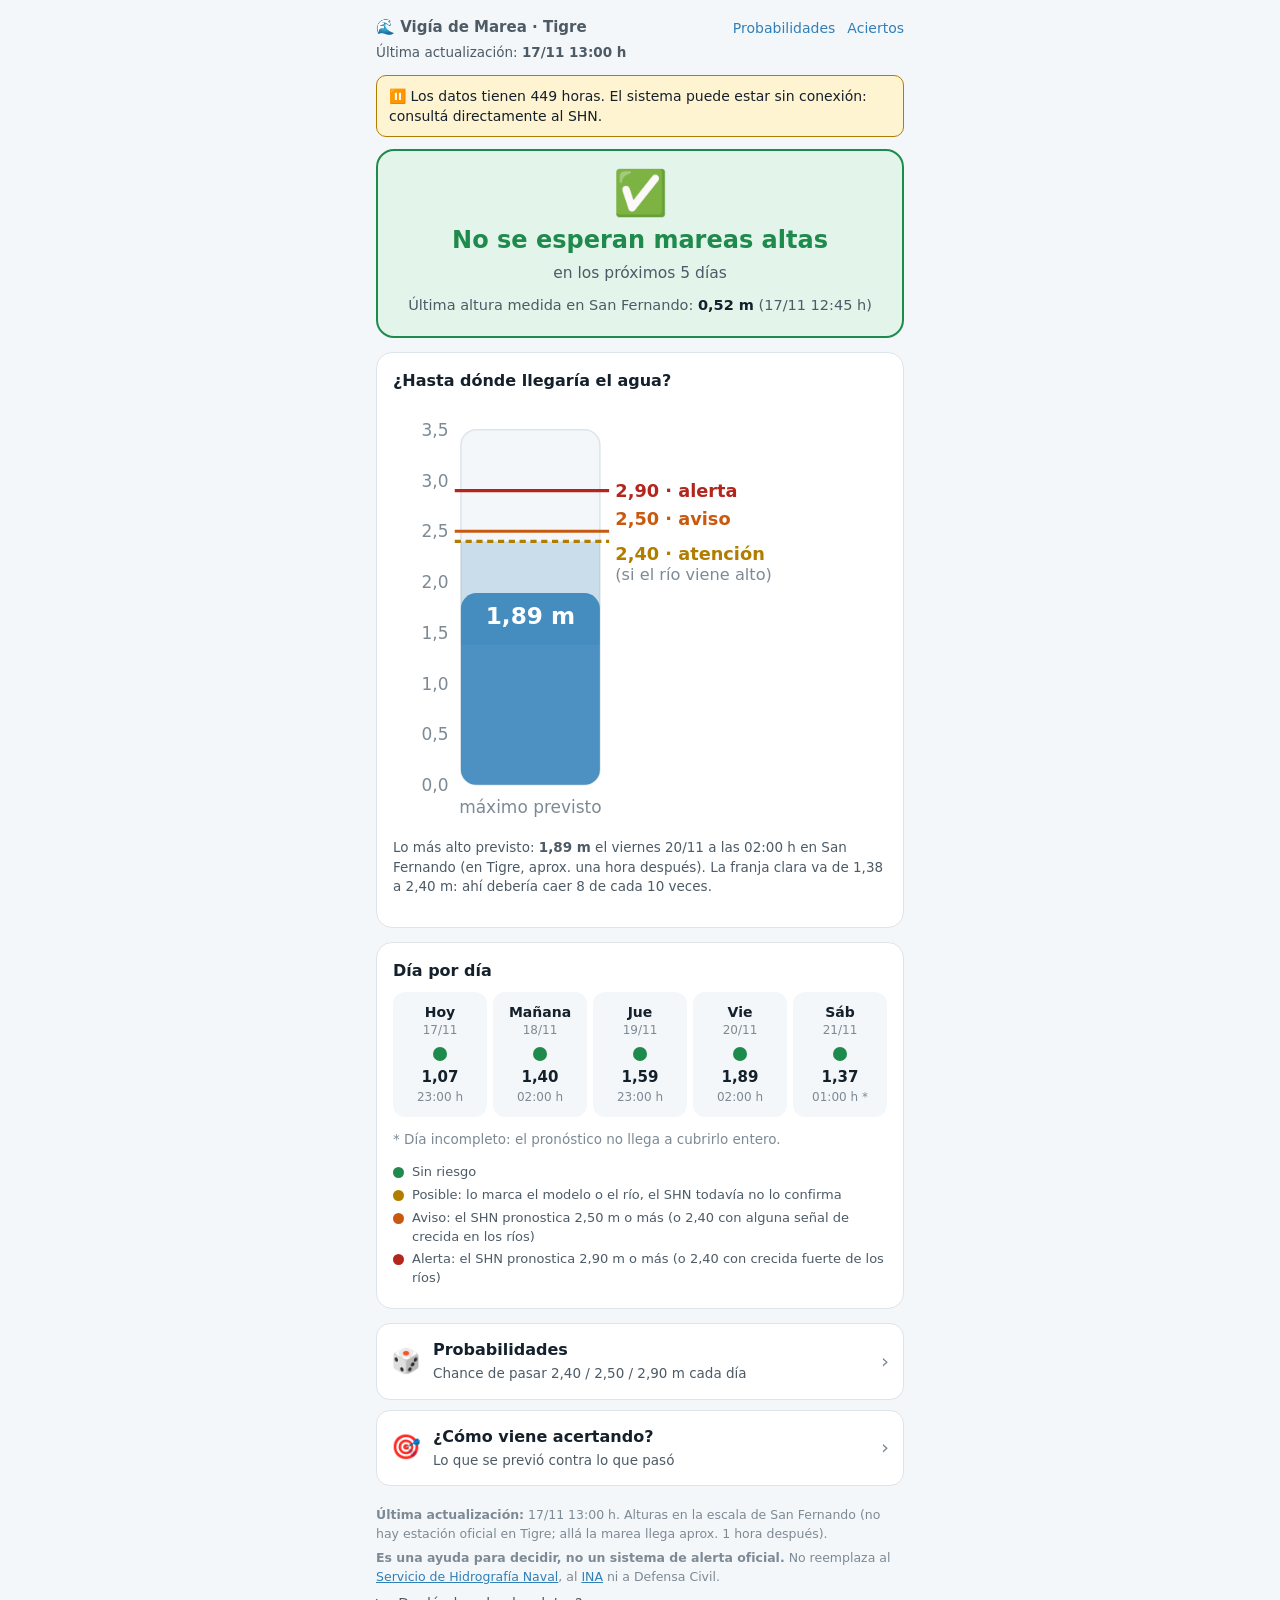
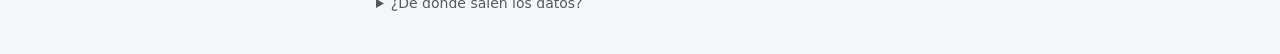
==== index.html @ fe4d9293 "Add GoatCounter script to index.html" ====
<!doctype html>
<html lang="es"><head><meta charset="utf-8">
<meta name="viewport" content="width=device-width,initial-scale=1">
<title>Vigía de Marea · Tigre</title>
<link rel="stylesheet" href="estilo.css">
<script src="datos/estado.js"></script>
<script src="datos/ejemplos.js"></script>
<script src="comun.js"></script>
</head><body><main id="app"></main>
<script>
// "eff" = pico previsto + ajuste por río (lo mismo que usa el programa para las probabilidades).
const max = V.dias.length ? V.dias.reduce((a, d) => d.eff > a.eff ? d : a) : null;
const nv = NIVELES[V.nivel];
const m2s = x => x.toFixed(2).replace(".", ",");

// Regla de marea. La escala se estira sola si el pico pasa 3,40 m, así un 3,30 sostenido se ve bien.
// La franja clara es el rango probable del día más alto (8 de cada 10 veces debería caer ahí, si el margen está bien).
function regla() {
  const W = 320, H = 270, x0 = 44, ancho = 90, top = 18, bot = H - 22;
  const hMax = Math.ceil(Math.max(3.4, max.rango[1] + 0.1) * 2) / 2, y = v => bot - (v / hMax) * (bot - top);
  let s = `<svg viewBox="0 0 ${W} ${H}" width="100%" role="img" aria-label="Altura máxima prevista ${m2(max.eff)}">`;
  s += `<rect x="${x0}" y="${top}" width="${ancho}" height="${bot - top}" rx="10" fill="${css('--bg')}" stroke="${css('--line')}"/>`;
  s += `<rect x="${x0}" y="${y(max.rango[1])}" width="${ancho}" height="${y(max.rango[0]) - y(max.rango[1])}" fill="${css('--agua')}" opacity=".22"/>`;
  s += `<rect x="${x0}" y="${y(max.eff)}" width="${ancho}" height="${bot - y(max.eff)}" rx="10" fill="${css('--agua')}" opacity=".85"/>`;
  for (let v = 0; v <= hMax + 1e-9; v += 0.5)
    s += `<text x="${x0 - 8}" y="${y(v) + 4}" text-anchor="end" font-size="11" fill="${css('--mut')}">${v.toFixed(1).replace(".", ",")}</text>`;
  const marcas = [[V.umbrales.compuesto, "2,40 · atención", "--pos"], [V.umbrales.aviso, "2,50 · aviso", "--avi"], [V.umbrales.alerta, "2,90 · alerta", "--ale"]];
  marcas.forEach(([v, t, c], i) => {
    const yy = y(v), ty = yy + (i === 0 ? 12 : i === 1 ? -4 : 4);
    s += `<line x1="${x0 - 4}" x2="${x0 + ancho + 6}" y1="${yy}" y2="${yy}" stroke="${css(c)}" stroke-width="2" stroke-dasharray="${i ? '' : '4 3'}"/>`;
    s += `<text x="${x0 + ancho + 10}" y="${ty}" font-size="11.5" fill="${css(c)}" font-weight="600">${t}</text>`;
    if (i === 0) s += `<text x="${x0 + ancho + 10}" y="${ty + 13}" font-size="10.5" fill="${css('--mut')}">(si el río viene alto)</text>`;
  });
  // El número va DENTRO de la barra (en blanco), así no lo pisan las líneas de 2,40 / 2,50 / 2,90.
  // Si la barra es muy baja para que entre, va arriba de la franja clara.
  const adentro = bot - y(max.eff) > 30;
  s += `<text x="${x0 + ancho / 2}" y="${adentro ? y(max.eff) + 20 : Math.max(top + 14, y(max.rango[1]) - 6)}" text-anchor="middle" font-size="15"
    font-weight="700" fill="${adentro ? "#fff" : css('--ink')}">${m2(max.eff)}</text>`;
  s += `<text x="${x0 + ancho / 2}" y="${H - 4}" text-anchor="middle" font-size="11" fill="${css('--mut')}">máximo previsto</text>`;
  return s + "</svg>";
}

// Con 5 días no entran los nombres largos: "Miércoles" pasa a "Mié" (Hoy y Mañana quedan enteros).
const corto = n => V.dias.length > 4 && n !== "Hoy" && n !== "Mañana" ? n.slice(0, 3) : n;

function tiraDias() {
  return `<div class="dias">${V.dias.map(d => `<div class="dia">
      <div class="nom">${corto(nomDia(d.fecha))}</div><div class="fec">${ddmm(d.fecha)}</div>
      <div class="pto" style="background:var(${NIVELES[nivelDia(d)].color})"></div>
      <div class="alt">${m2s(d.eff)}</div>
      ${V.escalera ? `<div class="rg">${m2s(d.rango[0])}–${m2s(d.rango[1])}</div>` : ""}
      <div class="hs">${d.hora} h${d.parcial ? " *" : ""}</div></div>`).join("")}</div>
    ${V.escalera ? '<p class="chico mut">Debajo de cada altura: el rango probable.</p>' : ""}
    ${V.dias.some(d => d.parcial) ? '<p class="chico mut">* Día incompleto: el pronóstico no llega a cubrirlo entero.</p>' : ""}`;
}

// Caja de alerta: solo si hay algo. Dice qué, cuándo (San Fernando y Tigre) y entre qué alturas.
function cajaAlerta() {
  if (V.nivel === "sin_datos") return `<section class="alerta-caja n-aviso"><h2>No se pudo leer ninguna fuente</h2>
    <p>Que no haya aviso <b>no</b> quiere decir que no haya riesgo. Mirá directamente el SHN y el INA (links al pie).</p></section>`;
  if (V.nivel === "normal") return "";
  const d = V.dias.filter(x => nivelDia(x) === V.nivel)[0];
  if (!d) return `<section class="alerta-caja n-${V.nivel}"><h2>${nv.ico} ${V.ocurriendo ? "El agua ya está alta" : nv.titulo}</h2>
    ${V.ultima_real ? `<p>Última altura medida en San Fernando: <b>${m2(V.ultima_real.altura)}</b> (${cuando(V.ultima_real.hora)}).</p>` : ""}
    <p class="chico">Seguí los avisos del SHN y de Defensa Civil de Tigre. Esto es solo una ayuda para prepararse.</p></section>`;
  const quien = d.fuente === "SHN" ? "el pronóstico oficial del SHN" : "el modelo del SHN (todavía no es pronóstico oficial)";
  const sost = V.dias.filter(x => x.eff >= V.umbrales.aviso).length;
  return `<section class="alerta-caja n-${V.nivel}">
    <h2>${nv.ico} ${nomDia(d.fecha)} ${ddmm(d.fecha)}: ${m2(d.eff)}</h2>
    <p><b>Cuándo:</b> cerca de las ${d.hora} h en San Fernando; en Tigre, alrededor de las ${horaTigre(d.hora)} h.</p>
    <p><b>Entre:</b> ${rango(d)} (rango probable).</p>
    <p><b>Según:</b> ${quien}.</p>
    ${sost > 1 ? `<p><b>Ojo:</b> el agua se mantendría alta ${sost} días seguidos.</p>` : ""}
    ${d.compuesto ? `<p><b>Con crecida de los ríos:</b> el INA marca señal en el Delta; con sudestada el agua drena peor y puede subir más.</p>` : ""}
    ${V.rio && V.rio.ajuste > 0 ? `<p><b>Río alto:</b> ${V.rio.estacion} está en ${m2(V.rio.nivel)}; por eso se suman ${m2(V.rio.ajuste)} a lo que dice el pronóstico.</p>` : ""}
    ${amarillosAltos(d)}
    <p class="chico">Seguí los avisos del SHN y de Defensa Civil de Tigre. Esto es solo una ayuda para prepararse.</p>
  </section>`;
}

// Si hay días en amarillo con alturas de aviso o más, explicarlo para que no confunda.
function amarillosAltos(d0) {
  const A = V.dias.filter(x => x !== d0 && nivelDia(x) === "posible" && x.eff >= V.umbrales.aviso);
  if (!A.length) return "";
  return `<p><b>Por qué hay días en amarillo con agua alta:</b> ${A.map(x => nomDia(x.fecha).toLowerCase()).join(", ")}
    solo los marca el modelo del SHN. Hasta que el SHN no los incluya en su pronóstico oficial, se muestran como “posible”,
    aunque la altura sea de aviso o de alerta.</p>`;
}

const bajada = !max ? "No hay pronóstico disponible ahora"
  : V.nivel === "normal" ? `en los próximos ${V.dias.length} días`
  : `Lo más alto: ${nomDia(max.fecha).toLowerCase()} cerca de las ${max.hora} h`;
const ahoraTxt = !V.ultima_real ? "" : `<div class="ahora">Última altura medida en San Fernando: <b style="white-space:nowrap">${m2(V.ultima_real.altura)}</b>
  (${cuando(V.ultima_real.hora)}${V.ultima_real.fresco === false ? ", dato viejo" : ""})</div>`;

document.getElementById("app").innerHTML = cabecera("index.html") + avisosArriba() + `
  <section class="veredicto n-${V.nivel}">
    <div class="icono">${nv.ico}</div>
    <div class="titulo">${nv.titulo}</div>
    <div class="bajada">${bajada}</div>
    ${ahoraTxt}
  </section>
  ${cajaAlerta()}
  ${!max ? "" : `<section class="card">
    <h2>¿Hasta dónde llegaría el agua?</h2>
    ${regla()}
    <p class="chico">Lo más alto previsto: <b>${m2(max.eff)}</b> ${elDia(max.fecha)} ${ddmm(max.fecha)}
      a las ${max.hora} h en San Fernando (en Tigre, aprox. una hora después).
      La franja clara va de ${rango(max)}: ahí debería caer 8 de cada 10 veces.</p>
      ${(() => { const f = franjaDe(max.eff); return f && f.pocos ? `<p class="chico"><b>Ojo:</b> el modelo tiene poca experiencia en
        alturas previstas de ${nomFranja(f)} (${f.picos === 0 ? "ningún pico medido" : f.picos + " pico" + (f.picos > 1 ? "s" : "") + " medido" + (f.picos > 1 ? "s" : "")}):
        tomá estos números con más cautela. <a href="${enl('resultados.html')}">Ver experiencia</a></p>` : ""; })()}
      ${V.sube_al_final ? '<p class="chico"><b>Ojo:</b> la curva del modelo sigue subiendo al final de los 4 días; el pico puede ser mayor.</p>' : ""}
  </section>
  <section class="card"><h2>Día por día</h2>${tiraDias()}${leyenda()}</section>`}
  <section class="botones">
    <a class="boton" href="${enl('probabilidades.html')}"><span class="ico">🎲</span>
      <span><b>Probabilidades</b><span class="d">${V.escalera ? "Chance de pasar cada altura, alrededor del pico" : "Chance de pasar 2,40 / 2,50 / 2,90 m cada día"}</span></span><span class="fl">›</span></a>
    <a class="boton" href="${enl('resultados.html')}"><span class="ico">🎯</span>
      <span><b>¿Cómo viene acertando?</b><span class="d">Lo que se previó contra lo que pasó</span></span><span class="fl">›</span></a>
  </section>` + pie();
</script>
<script data-goatcounter="https://mareatigre.goatcounter.com/count" async src="//gc.zgo.at/count.js"></script>
</body></html>
---- estilo.css ----
:root{
  --bg:#f4f7f9; --card:#fff; --ink:#14202b; --ink2:#4d5b67; --mut:#7d8a95; --line:#dde4ea;
  --agua:#2f7fb8; --agua2:#cfe3f2;
  --ok:#1e8a4c; --ok-bg:#e3f4ea;
  --pos:#b07d00; --pos-bg:#fff4d1;
  --avi:#c8590f; --avi-bg:#ffe8d6;
  --ale:#b3261e; --ale-bg:#fde2df;
}
@media (prefers-color-scheme: dark){:root{
  --bg:#0f161c; --card:#17212a; --ink:#eef3f6; --ink2:#b4c0ca; --mut:#86939e; --line:#2a3742;
  --agua:#5aa9e0; --agua2:#1f3b52;
  --ok:#4cc27d; --ok-bg:#163525; --pos:#e7b93c; --pos-bg:#3a2f0e;
  --avi:#f08a45; --avi-bg:#3f2513; --ale:#ff6f61; --ale-bg:#431c19;
}}
*{box-sizing:border-box}
body{margin:0;background:var(--bg);color:var(--ink);font:16px/1.45 system-ui,-apple-system,"Segoe UI",Roboto,sans-serif}
main{max-width:560px;margin:0 auto;padding:16px 16px 40px}
a{color:var(--agua)}
header.top{display:flex;align-items:center;justify-content:space-between;gap:8px;margin-bottom:4px}
header.top .marca{font-weight:700;font-size:15px;color:var(--ink2);text-decoration:none}
header.top nav a{font-size:14px;margin-left:12px;text-decoration:none}
.aviso-ejemplo{background:#5b2a86;color:#fff;border-radius:10px;padding:8px 12px;font-size:13.5px;margin-bottom:12px}
.viejo{background:var(--pos-bg);color:var(--ink);border:1px solid var(--pos);border-radius:10px;padding:10px 12px;font-size:14px;margin-bottom:12px}
.card{background:var(--card);border:1px solid var(--line);border-radius:16px;padding:16px;margin-bottom:14px}
h1{font-size:20px;margin:0 0 4px} h2{font-size:16px;margin:0 0 10px}
.chico{font-size:13.5px;color:var(--ink2)} .mut{color:var(--mut)}

/* Veredicto grande */
.veredicto{border-radius:18px;padding:20px 18px;text-align:center;margin-bottom:14px;border:2px solid}
.veredicto .icono{font-size:44px;line-height:1}
.veredicto .titulo{font-size:24px;font-weight:800;margin:8px 0 4px}
.veredicto .bajada{font-size:15.5px;color:var(--ink2)}
.n-normal{background:var(--ok-bg);border-color:var(--ok)} .n-normal .titulo{color:var(--ok)}
.n-posible{background:var(--pos-bg);border-color:var(--pos)} .n-posible .titulo{color:var(--pos)}
.n-aviso{background:var(--avi-bg);border-color:var(--avi)} .n-aviso .titulo{color:var(--avi)}
.n-alerta{background:var(--ale-bg);border-color:var(--ale)} .n-alerta .titulo{color:var(--ale)}

/* Tira de días */
.dias{display:grid;grid-auto-flow:column;grid-auto-columns:1fr;gap:6px}
.dia{text-align:center;border-radius:12px;padding:10px 2px;background:var(--bg);min-width:0}
.dia .nom{font-weight:700;font-size:14px}
.dia .fec{font-size:12px;color:var(--mut)}
.dia .pto{width:14px;height:14px;border-radius:50%;margin:8px auto 6px}
.dia .alt{font-size:15px;font-weight:600}
.dia .hs{font-size:12px;color:var(--mut)}

/* Botones de navegación */
.botones{display:grid;gap:10px}
.boton{display:flex;align-items:center;gap:12px;background:var(--card);border:1px solid var(--line);border-radius:14px;padding:14px;text-decoration:none;color:var(--ink)}
.boton .ico{font-size:24px} .boton b{display:block} .boton span.d{font-size:13.5px;color:var(--ink2)}
.boton .fl{margin-left:auto;color:var(--mut);font-size:20px}

/* Tablas */
table{width:100%;border-collapse:collapse;font-size:14.5px}
th,td{padding:8px 6px;border-bottom:1px solid var(--line);text-align:center}
th:first-child,td:first-child{text-align:left}
th{font-size:12.5px;color:var(--ink2);font-weight:600}
.pc{display:inline-block;min-width:44px;border-radius:8px;padding:2px 6px;font-weight:700}

footer{font-size:12.5px;color:var(--mut);margin-top:20px;line-height:1.5}
footer p{margin:6px 0}
details summary{cursor:pointer;color:var(--ink2);font-size:14px}
svg text{font-family:inherit}
.aviso-ejemplo .ejs{display:flex;flex-wrap:wrap;gap:6px;margin-top:8px}
.aviso-ejemplo .ejs a{color:#fff;border:1px solid #ffffff88;border-radius:999px;padding:2px 10px;text-decoration:none;font-size:13px}
.aviso-ejemplo .ejs a.on{background:#fff;color:#5b2a86;font-weight:700}
.alerta-caja{border-radius:14px;padding:14px;margin-bottom:14px;border-left:6px solid}
.alerta-caja h2{margin:0 0 6px}.alerta-caja p{margin:4px 0;font-size:15px}
.alerta-caja.n-posible{background:var(--pos-bg);border-color:var(--pos)}
.alerta-caja.n-aviso{background:var(--avi-bg);border-color:var(--avi)}
.alerta-caja.n-alerta{background:var(--ale-bg);border-color:var(--ale)}
.n-alerta.veredicto{animation:latido 2.4s ease-in-out infinite}
@keyframes latido{50%{box-shadow:0 0 0 6px color-mix(in srgb,var(--ale) 25%,transparent)}}
@media (prefers-reduced-motion:reduce){.n-alerta.veredicto{animation:none}}
.dia .rg{font-size:11px;color:var(--ink2)}
.leyenda{list-style:none;padding:0;margin:12px 0 0;font-size:13px;color:var(--ink2)}
.leyenda li{display:flex;gap:8px;align-items:flex-start;margin:4px 0}
.leyenda .pto{flex:none;width:11px;height:11px;border-radius:50%;margin-top:4px}
.ahora{margin-top:10px;font-size:14.5px;color:var(--ink2)} .ahora b{color:var(--ink)}
footer ul{margin:4px 0;padding-left:18px} footer li{margin:3px 0}
.n-sin_datos{background:var(--card);border-color:var(--mut)} .n-sin_datos .titulo{color:var(--ink2)}
.actualizado{margin:0 0 12px;font-size:13.5px;color:var(--ink2)}
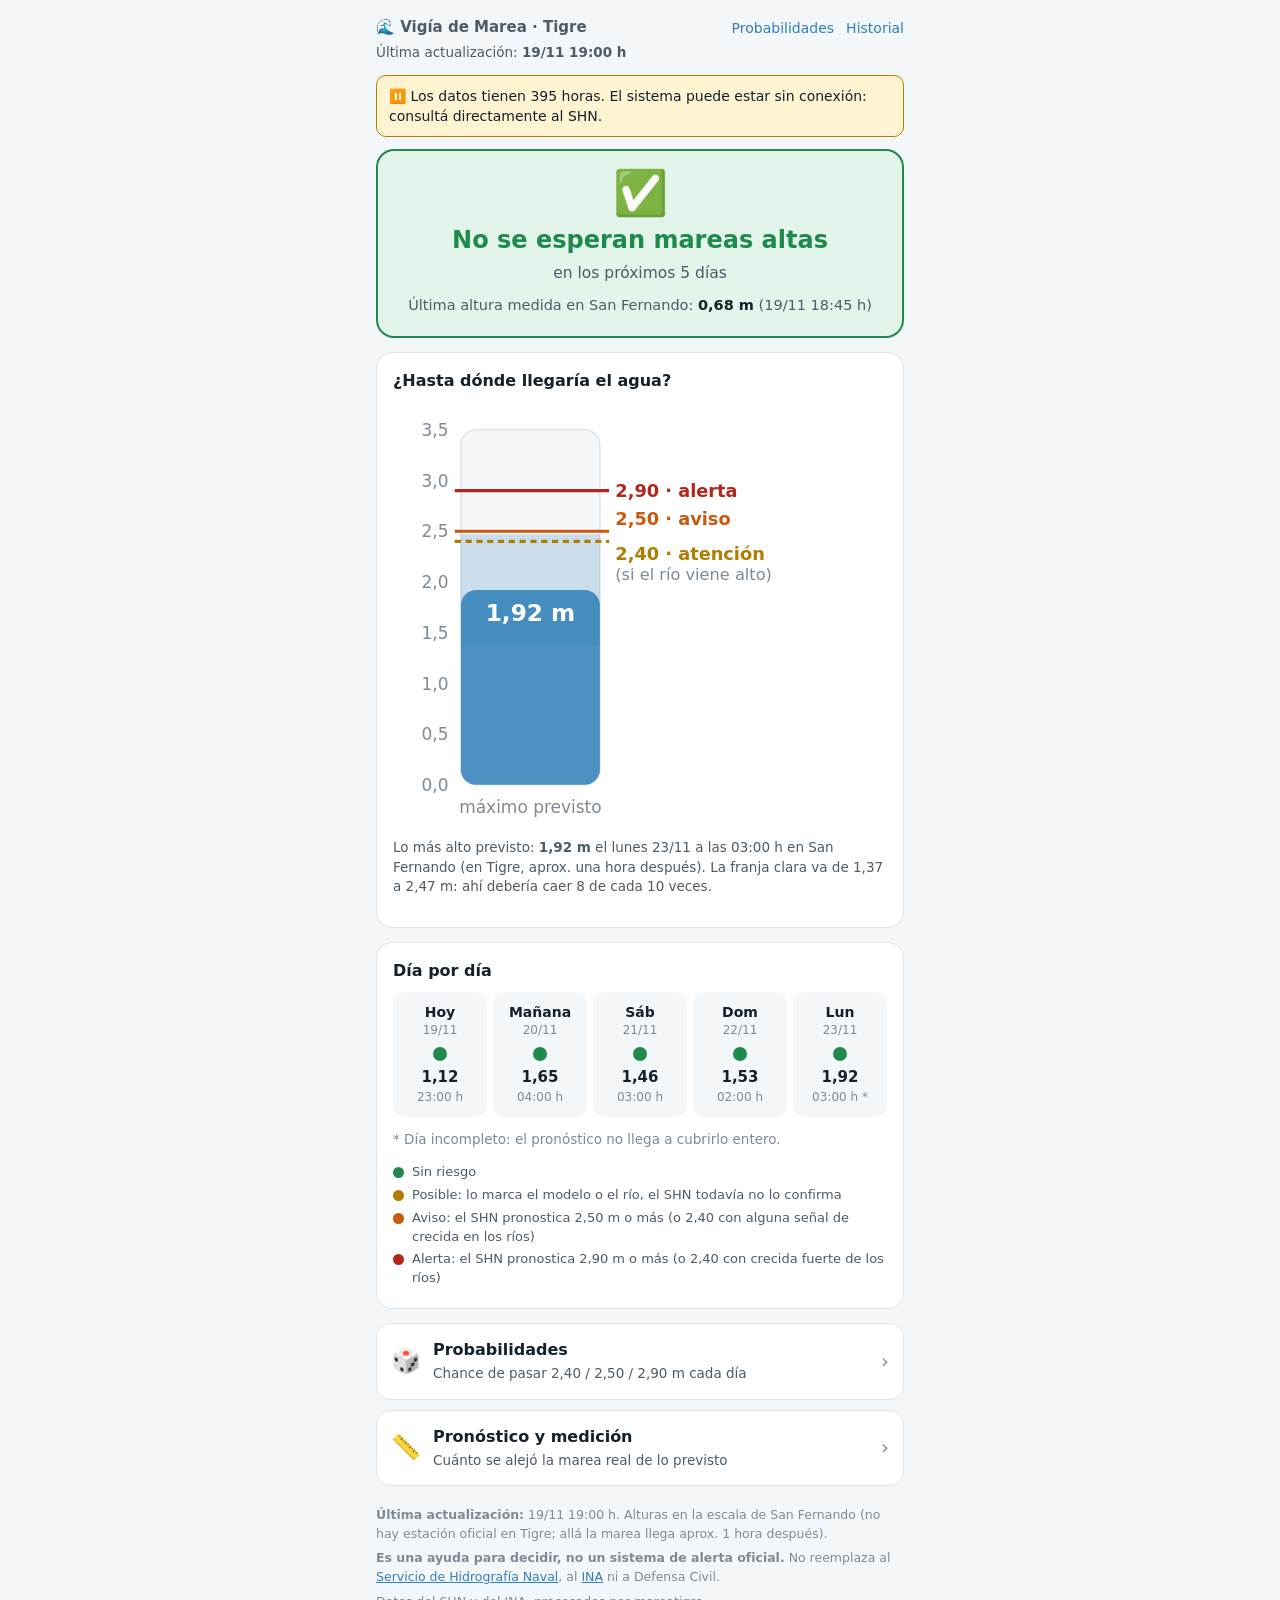
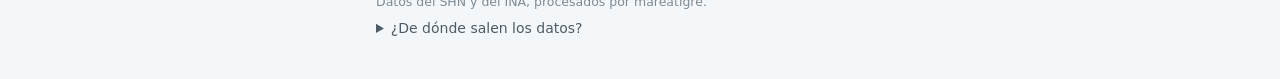
==== commit 01f41862: "v6: Pronóstico y medición, pestañas, arreglos" ====
--- a/index.html
+++ b/index.html
@@ -10,7 +10,10 @@
 <script>
 // "eff" = pico previsto + ajuste por río (lo mismo que usa el programa para las probabilidades).
 const max = V.dias.length ? V.dias.reduce((a, d) => d.eff > a.eff ? d : a) : null;
-const nv = NIVELES[V.nivel];
+// Sin ningún día de pronóstico y sin nada que avisar: no es "no se esperan mareas altas", es "no sabemos los próximos días".
+const sinPron = !max && V.nivel === "normal";
+const clase = sinPron ? "sin_datos" : V.nivel;
+const nv = sinPron ? {ico: "⏳", titulo: "Sin pronóstico por ahora", color: "--mut"} : NIVELES[V.nivel];
 const m2s = x => x.toFixed(2).replace(".", ",");
 
 // Regla de marea. La escala se estira sola si el pico pasa 3,40 m, así un 3,30 sostenido se ve bien.
@@ -87,14 +90,14 @@
     aunque la altura sea de aviso o de alerta.</p>`;
 }
 
-const bajada = !max ? "No hay pronóstico disponible ahora"
-  : V.nivel === "normal" ? `en los próximos ${V.dias.length} días`
+const bajada = !max ? "No hay pronósticos vigentes para las próximas horas"
+  : V.nivel === "normal" ? (V.dias.length === 1 ? "en el próximo día" : `en los próximos ${V.dias.length} días`)
   : `Lo más alto: ${nomDia(max.fecha).toLowerCase()} cerca de las ${max.hora} h`;
 const ahoraTxt = !V.ultima_real ? "" : `<div class="ahora">Última altura medida en San Fernando: <b style="white-space:nowrap">${m2(V.ultima_real.altura)}</b>
   (${cuando(V.ultima_real.hora)}${V.ultima_real.fresco === false ? ", dato viejo" : ""})</div>`;
 
 document.getElementById("app").innerHTML = cabecera("index.html") + avisosArriba() + `
-  <section class="veredicto n-${V.nivel}">
+  <section class="veredicto n-${clase}">
     <div class="icono">${nv.ico}</div>
     <div class="titulo">${nv.titulo}</div>
     <div class="bajada">${bajada}</div>
@@ -116,8 +119,8 @@
   <section class="botones">
     <a class="boton" href="${enl('probabilidades.html')}"><span class="ico">🎲</span>
       <span><b>Probabilidades</b><span class="d">${V.escalera ? "Chance de pasar cada altura, alrededor del pico" : "Chance de pasar 2,40 / 2,50 / 2,90 m cada día"}</span></span><span class="fl">›</span></a>
-    <a class="boton" href="${enl('resultados.html')}"><span class="ico">🎯</span>
-      <span><b>¿Cómo viene acertando?</b><span class="d">Lo que se previó contra lo que pasó</span></span><span class="fl">›</span></a>
+    <a class="boton" href="${enl('resultados.html')}"><span class="ico">📏</span>
+      <span><b>Pronóstico y medición</b><span class="d">Cuánto se alejó la marea real de lo previsto</span></span><span class="fl">›</span></a>
   </section>` + pie();
 </script>
 <script data-goatcounter="https://mareatigre.goatcounter.com/count" async src="//gc.zgo.at/count.js"></script>
--- a/estilo.css
+++ b/estilo.css
@@ -80,3 +80,8 @@
 footer ul{margin:4px 0;padding-left:18px} footer li{margin:3px 0}
 .n-sin_datos{background:var(--card);border-color:var(--mut)} .n-sin_datos .titulo{color:var(--ink2)}
 .actualizado{margin:0 0 12px;font-size:13.5px;color:var(--ink2)}
+/* Pestañas de "Pronóstico y medición" (1 / 2 / 3 / 4 días antes) */
+.pestanas{display:flex;gap:6px;margin:4px 0 12px}
+.pestanas button{flex:1;font:inherit;font-size:13.5px;padding:7px 2px;border-radius:10px;border:1px solid var(--line);background:var(--card);color:var(--ink2);cursor:pointer}
+.pestanas button.on{background:var(--agua);border-color:var(--agua);color:#fff;font-weight:700}
+.pestanas button:disabled{opacity:.45;cursor:default}
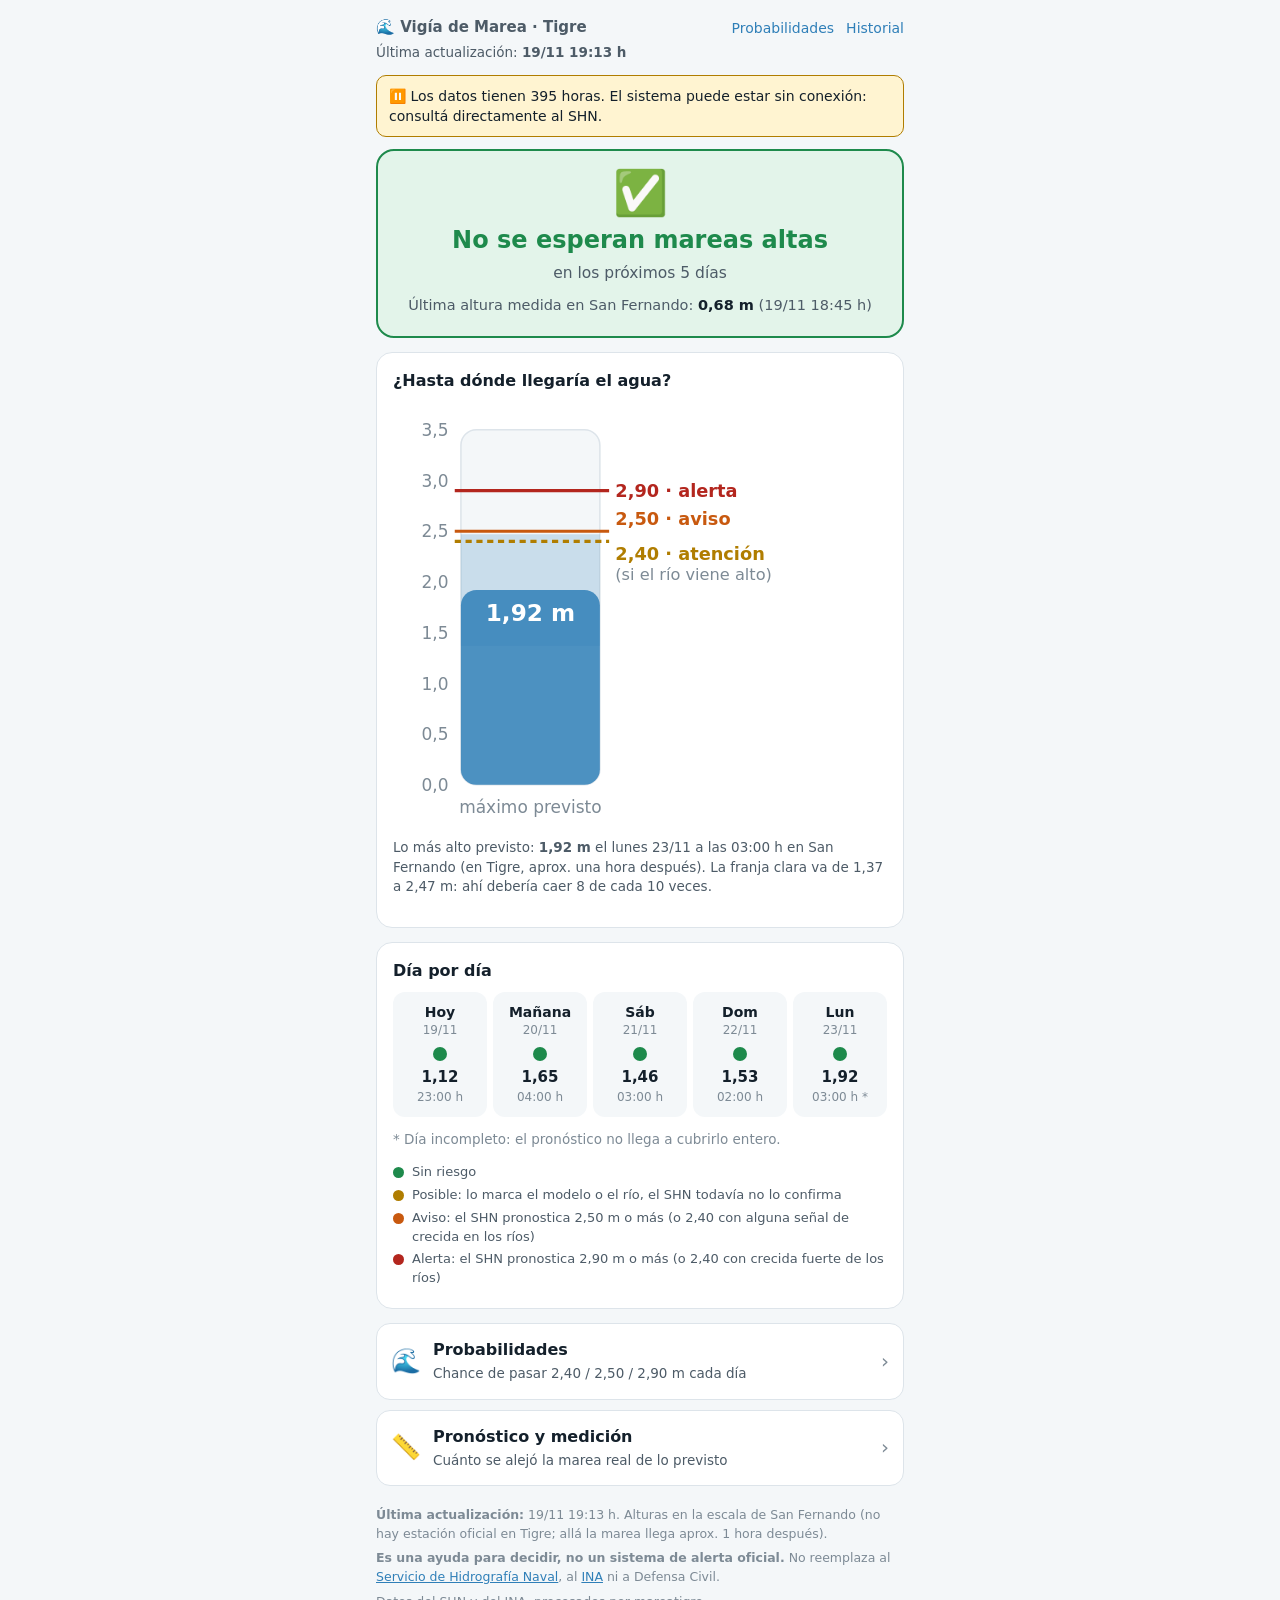
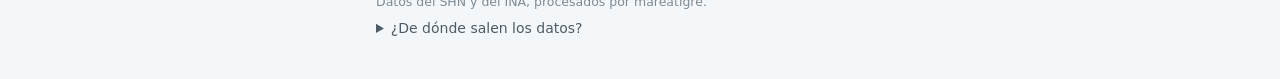
==== commit 7abdec83: "Ola en vez de dado" ====
--- a/index.html
+++ b/index.html
@@ -117,7 +117,7 @@
   </section>
   <section class="card"><h2>Día por día</h2>${tiraDias()}${leyenda()}</section>`}
   <section class="botones">
-    <a class="boton" href="${enl('probabilidades.html')}"><span class="ico">🎲</span>
+    <a class="boton" href="${enl('probabilidades.html')}"><span class="ico">🌊</span>
       <span><b>Probabilidades</b><span class="d">${V.escalera ? "Chance de pasar cada altura, alrededor del pico" : "Chance de pasar 2,40 / 2,50 / 2,90 m cada día"}</span></span><span class="fl">›</span></a>
     <a class="boton" href="${enl('resultados.html')}"><span class="ico">📏</span>
       <span><b>Pronóstico y medición</b><span class="d">Cuánto se alejó la marea real de lo previsto</span></span><span class="fl">›</span></a>
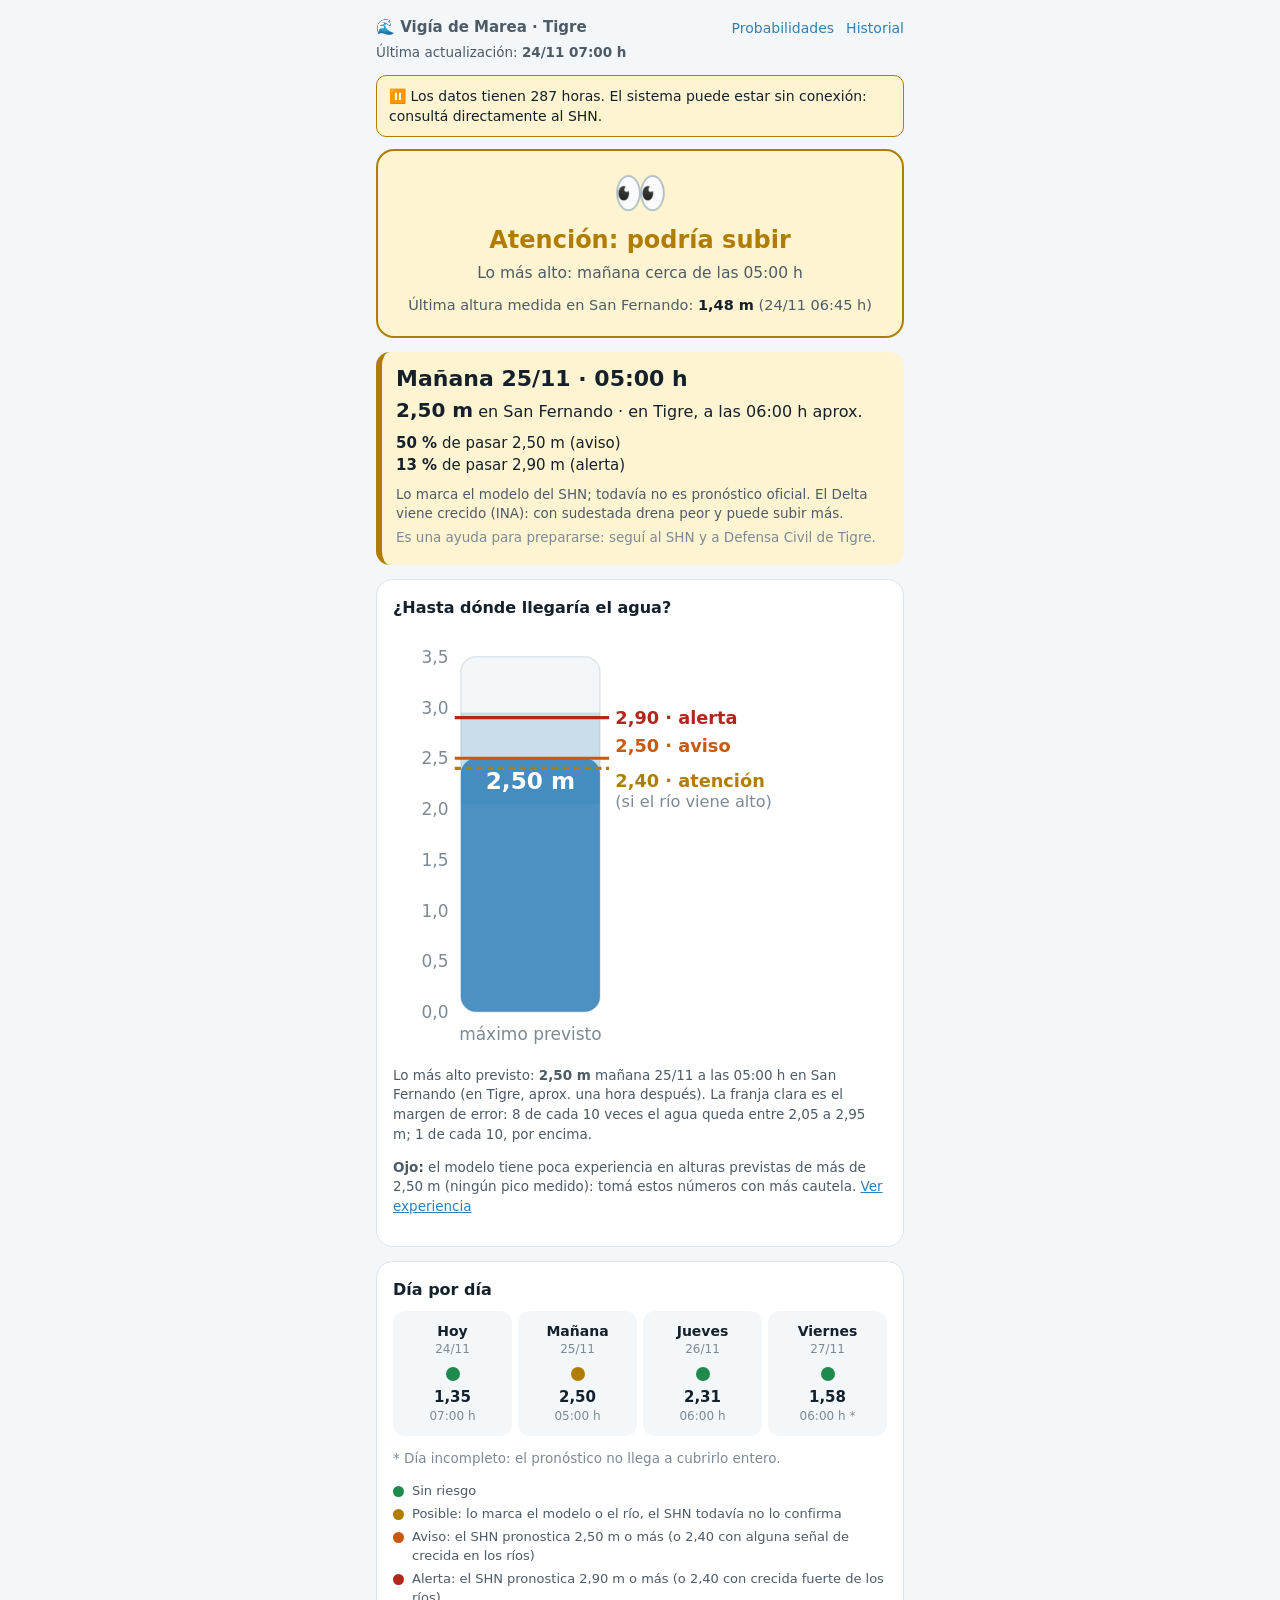
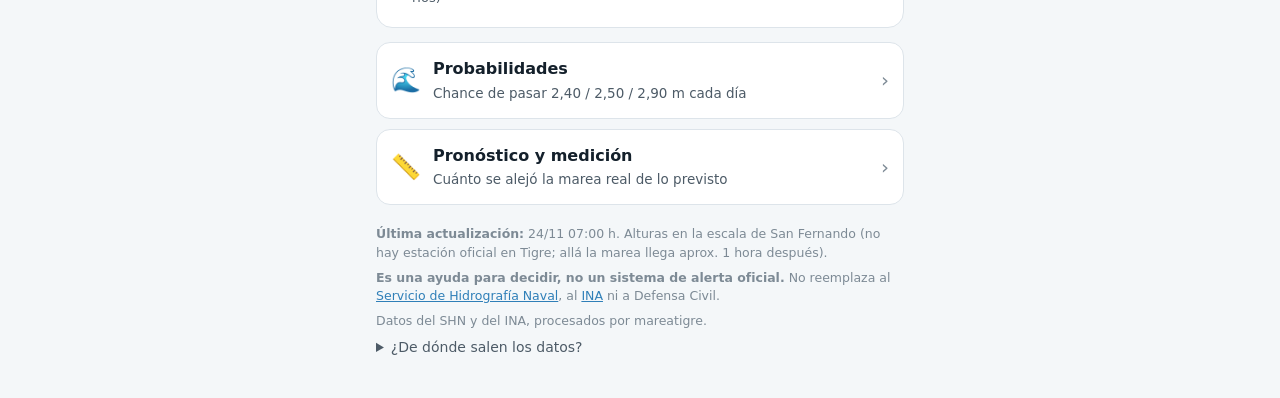
==== commit a51ae97e: "Caja de alerta: cuándo grande, chances en vez de rango (index)" ====
--- a/index.html
+++ b/index.html
@@ -57,7 +57,22 @@
     ${V.dias.some(d => d.parcial) ? '<p class="chico mut">* Día incompleto: el pronóstico no llega a cubrirlo entero.</p>' : ""}`;
 }
 
-// Caja de alerta: solo si hay algo. Dice qué, cuándo (San Fernando y Tigre) y entre qué alturas.
+// (24/11) Chance de pasar las alturas que importan, para la caja de alerta. Reemplaza al "Entre X y Y" (rango del 80 %):
+// el extremo de arriba se leía como un anuncio ("puede llegar a 2,95") cuando pasa 1 de cada 10 veces.
+// Son los mismos números que ya calcula el programa (d.prob), no hay cuentas nuevas.
+// Sin escalera: aviso y alerta (2,50 y 2,90). Con escalera (pico de 2,90 o más): las dos columnas de arriba del pico.
+const pct = p => p < 1 ? "menos de 1 %" : p > 99 ? "más de 99 %" : `${p} %`;
+function chances(d) {
+  const us = V.escalera ? COLS.filter(u => u > d.eff).slice(0, 2) : [V.umbrales.aviso, V.umbrales.alerta];
+  const L = us.filter(u => prob(d, u) != null).map(u => {
+    const nom = u === V.umbrales.aviso ? " (aviso)" : u === V.umbrales.alerta ? " (alerta)" : "";
+    return `<span class="ch"><b>${pct(prob(d, u))}</b> de pasar ${m2(u)}${nom}</span>`;
+  });
+  return L.length ? `<p class="chances">${L.join("")}</p>` : "";
+}
+
+// Caja de alerta: solo si hay algo. (24/11, pedido de Fernando) Primero, grande, CUÁNDO y CUÁNTO; después la chance de
+// pasar aviso/alerta; el resto (de dónde sale, río, aclaración) en una sola línea chica.
 function cajaAlerta() {
   if (V.nivel === "sin_datos") return `<section class="alerta-caja n-aviso"><h2>No se pudo leer ninguna fuente</h2>
     <p>Que no haya aviso <b>no</b> quiere decir que no haya riesgo. Mirá directamente el SHN y el INA (links al pie).</p></section>`;
@@ -66,18 +81,20 @@
   if (!d) return `<section class="alerta-caja n-${V.nivel}"><h2>${nv.ico} ${V.ocurriendo ? "El agua ya está alta" : nv.titulo}</h2>
     ${V.ultima_real ? `<p>Última altura medida en San Fernando: <b>${m2(V.ultima_real.altura)}</b> (${cuando(V.ultima_real.hora)}).</p>` : ""}
     <p class="chico">Seguí los avisos del SHN y de Defensa Civil de Tigre. Esto es solo una ayuda para prepararse.</p></section>`;
-  const quien = d.fuente === "SHN" ? "el pronóstico oficial del SHN" : "el modelo del SHN (todavía no es pronóstico oficial)";
   const sost = V.dias.filter(x => x.eff >= V.umbrales.aviso).length;
+  const extras = [
+    d.fuente === "SHN" ? "Pronóstico oficial del SHN." : "Lo marca el modelo del SHN; todavía no es pronóstico oficial.",
+    sost > 1 ? `El agua se mantendría alta ${sost} días seguidos.` : "",
+    d.compuesto ? "El Delta viene crecido (INA): con sudestada drena peor y puede subir más." : "",
+    V.rio && V.rio.ajuste > 0 ? `Por el río alto (${V.rio.estacion} ${m2(V.rio.nivel)}) ya se le sumaron ${m2(V.rio.ajuste)}.` : ""
+  ].filter(Boolean).join(" ");
   return `<section class="alerta-caja n-${V.nivel}">
-    <h2>${nv.ico} ${nomDia(d.fecha)} ${ddmm(d.fecha)}: ${m2(d.eff)}</h2>
-    <p><b>Cuándo:</b> cerca de las ${d.hora} h en San Fernando; en Tigre, alrededor de las ${horaTigre(d.hora)} h.</p>
-    <p><b>Entre:</b> ${rango(d)} (rango probable).</p>
-    <p><b>Según:</b> ${quien}.</p>
-    ${sost > 1 ? `<p><b>Ojo:</b> el agua se mantendría alta ${sost} días seguidos.</p>` : ""}
-    ${d.compuesto ? `<p><b>Con crecida de los ríos:</b> el INA marca señal en el Delta; con sudestada el agua drena peor y puede subir más.</p>` : ""}
-    ${V.rio && V.rio.ajuste > 0 ? `<p><b>Río alto:</b> ${V.rio.estacion} está en ${m2(V.rio.nivel)}; por eso se suman ${m2(V.rio.ajuste)} a lo que dice el pronóstico.</p>` : ""}
+    <div class="cuando">${nomDia(d.fecha)} ${ddmm(d.fecha)} · ${d.hora} h</div>
+    <div class="cuanto"><b>${m2(d.eff)}</b> en San Fernando · en Tigre, a las ${horaTigre(d.hora)} h aprox.</div>
+    ${chances(d)}
+    <p class="chico">${extras}</p>
     ${amarillosAltos(d)}
-    <p class="chico">Seguí los avisos del SHN y de Defensa Civil de Tigre. Esto es solo una ayuda para prepararse.</p>
+    <p class="chico mut">Es una ayuda para prepararse: seguí al SHN y a Defensa Civil de Tigre.</p>
   </section>`;
 }
 
@@ -85,9 +102,8 @@
 function amarillosAltos(d0) {
   const A = V.dias.filter(x => x !== d0 && nivelDia(x) === "posible" && x.eff >= V.umbrales.aviso);
   if (!A.length) return "";
-  return `<p><b>Por qué hay días en amarillo con agua alta:</b> ${A.map(x => nomDia(x.fecha).toLowerCase()).join(", ")}
-    solo los marca el modelo del SHN. Hasta que el SHN no los incluya en su pronóstico oficial, se muestran como “posible”,
-    aunque la altura sea de aviso o de alerta.</p>`;
+  return `<p class="chico"><b>Días en amarillo con agua alta</b> (${A.map(x => nomDia(x.fecha).toLowerCase()).join(", ")}):
+    solo los marca el modelo; pasan a aviso o alerta cuando el SHN los incluya en su pronóstico oficial.</p>`;
 }
 
 const bajada = !max ? "No hay pronósticos vigentes para las próximas horas"
@@ -109,7 +125,8 @@
     ${regla()}
     <p class="chico">Lo más alto previsto: <b>${m2(max.eff)}</b> ${elDia(max.fecha)} ${ddmm(max.fecha)}
       a las ${max.hora} h en San Fernando (en Tigre, aprox. una hora después).
-      La franja clara va de ${rango(max)}: ahí debería caer 8 de cada 10 veces.</p>
+      La franja clara es el margen de error: 8 de cada 10 veces el agua queda entre ${rango(max)};
+      1 de cada 10, por encima.</p>
       ${(() => { const f = franjaDe(max.eff); return f && f.pocos ? `<p class="chico"><b>Ojo:</b> el modelo tiene poca experiencia en
         alturas previstas de ${nomFranja(f)} (${f.picos === 0 ? "ningún pico medido" : f.picos + " pico" + (f.picos > 1 ? "s" : "") + " medido" + (f.picos > 1 ? "s" : "")}):
         tomá estos números con más cautela. <a href="${enl('resultados.html')}">Ver experiencia</a></p>` : ""; })()}
--- a/estilo.css
+++ b/estilo.css
@@ -85,3 +85,10 @@
 .pestanas button{flex:1;font:inherit;font-size:13.5px;padding:7px 2px;border-radius:10px;border:1px solid var(--line);background:var(--card);color:var(--ink2);cursor:pointer}
 .pestanas button.on{background:var(--agua);border-color:var(--agua);color:#fff;font-weight:700}
 .pestanas button:disabled{opacity:.45;cursor:default}
+/* (24/11) Caja de alerta: cuándo y cuánto, grandes; las chances en renglones aparte; el resto en chico. */
+.alerta-caja .cuando{font-size:22px;font-weight:800;line-height:1.2}
+.alerta-caja .cuanto{font-size:16px;margin:4px 0 8px}
+.alerta-caja .cuanto b{font-size:20px}
+.alerta-caja p.chances{margin:6px 0 8px}
+.alerta-caja .ch{display:block;font-size:15px}
+.alerta-caja p.chico{font-size:13.5px}
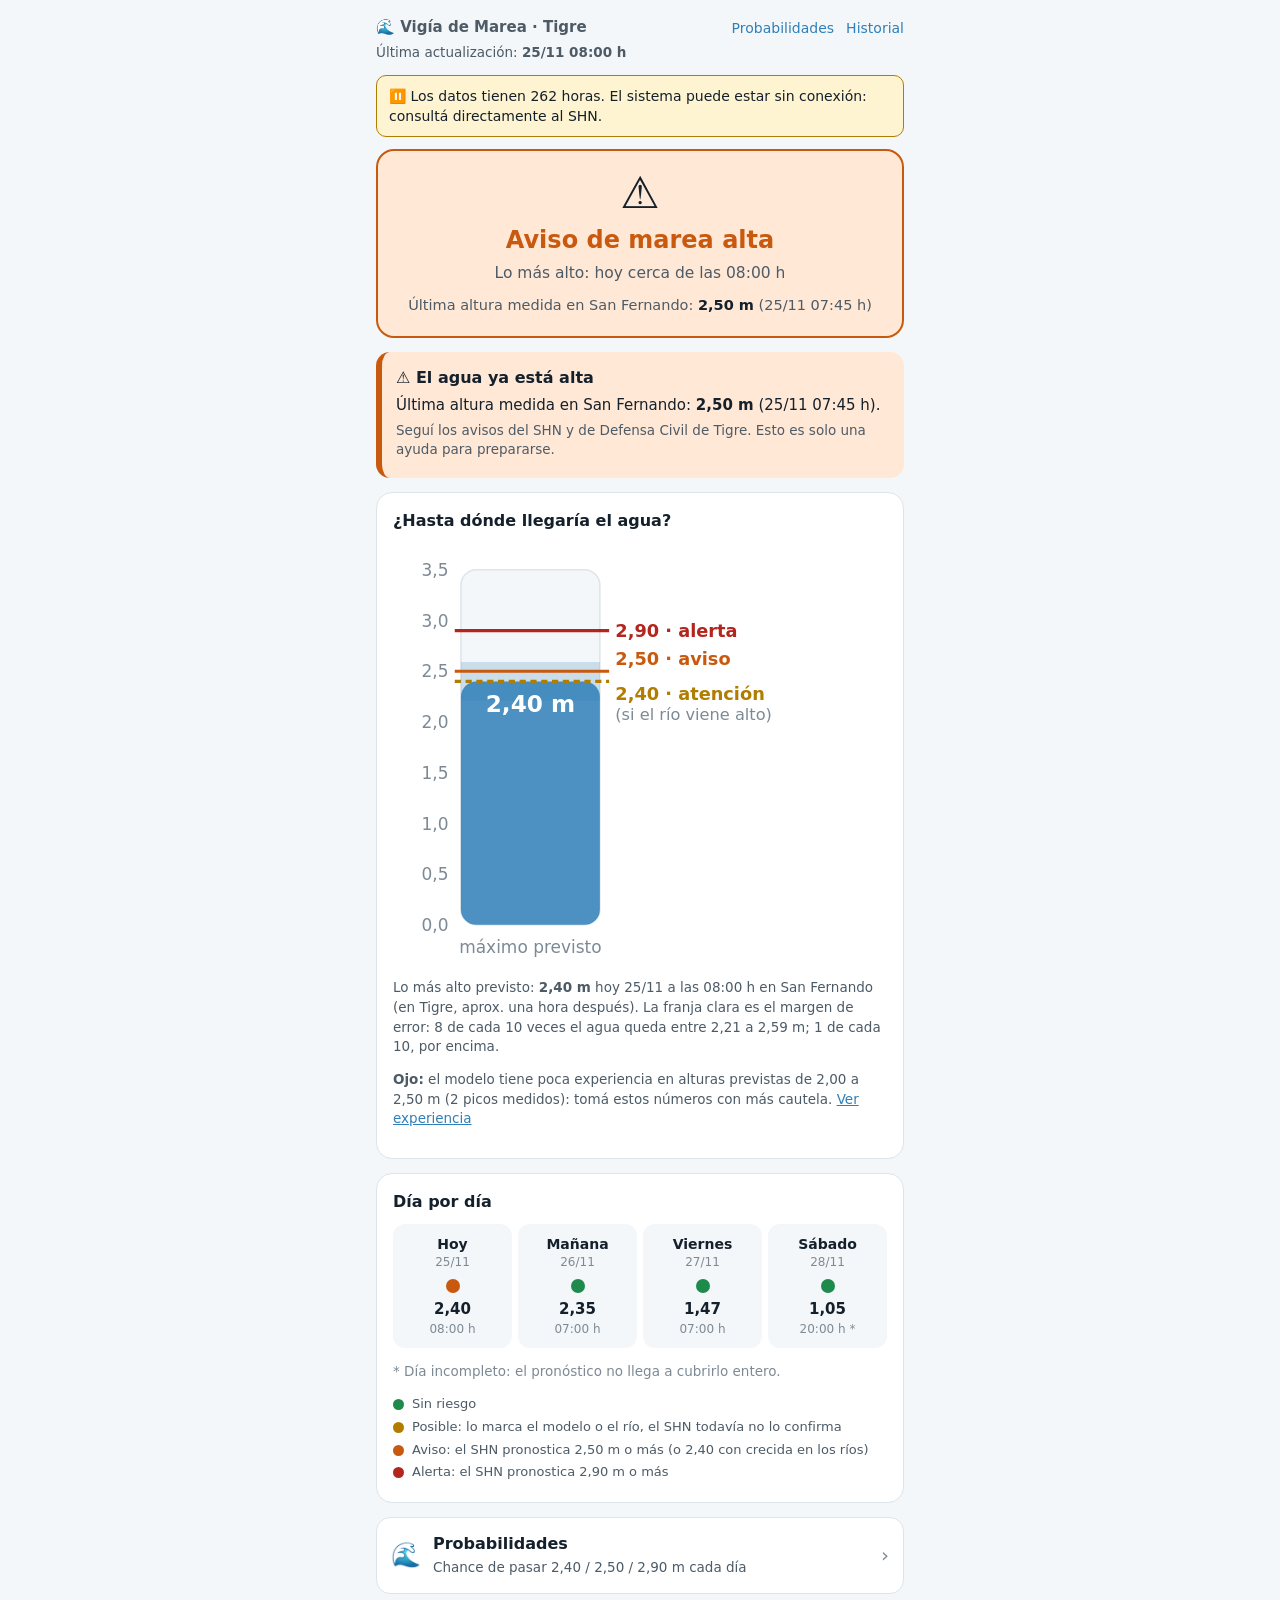
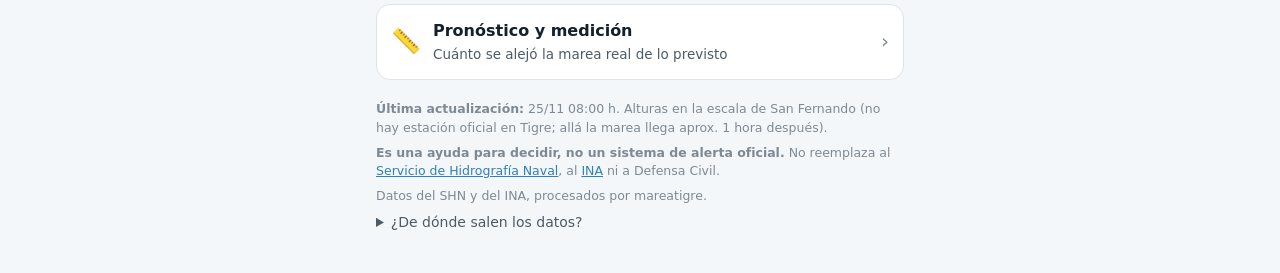
==== commit e719355a: "Rojo y sirena solo desde 2,90 m (también lo medido)" ====
--- a/index.html
+++ b/index.html
@@ -78,7 +78,8 @@
     <p>Que no haya aviso <b>no</b> quiere decir que no haya riesgo. Mirá directamente el SHN y el INA (links al pie).</p></section>`;
   if (V.nivel === "normal") return "";
   const d = V.dias.filter(x => nivelDia(x) === V.nivel)[0];
-  if (!d) return `<section class="alerta-caja n-${V.nivel}"><h2>${nv.ico} ${V.ocurriendo ? "El agua ya está alta" : nv.titulo}</h2>
+  // Con el agua ya alta, la caja habla de lo MEDIDO (no del pico previsto, que puede haber quedado corto).
+  if (!d || V.ocurriendo) return `<section class="alerta-caja n-${V.nivel}"><h2>${nv.ico} ${V.ocurriendo ? "El agua ya está alta" : nv.titulo}</h2>
     ${V.ultima_real ? `<p>Última altura medida en San Fernando: <b>${m2(V.ultima_real.altura)}</b> (${cuando(V.ultima_real.hora)}).</p>` : ""}
     <p class="chico">Seguí los avisos del SHN y de Defensa Civil de Tigre. Esto es solo una ayuda para prepararse.</p></section>`;
   const sost = V.dias.filter(x => x.eff >= V.umbrales.aviso).length;
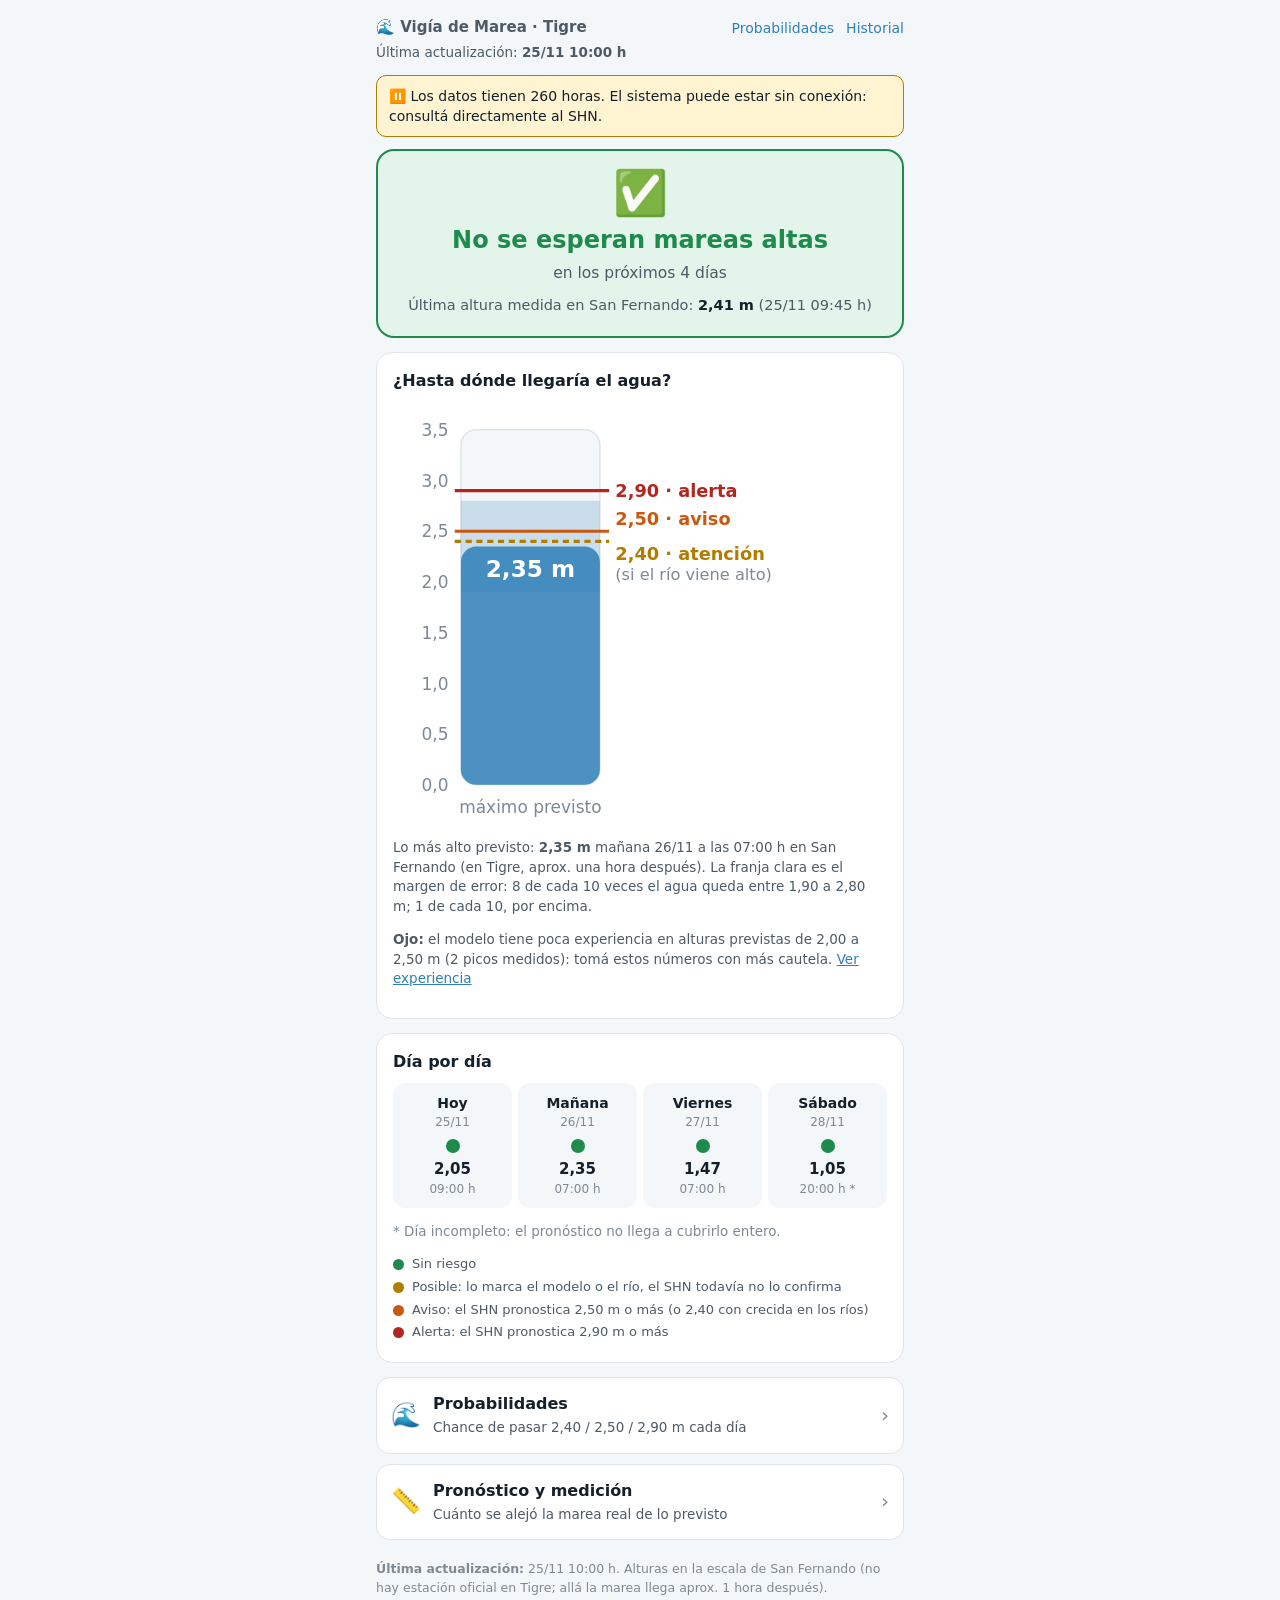
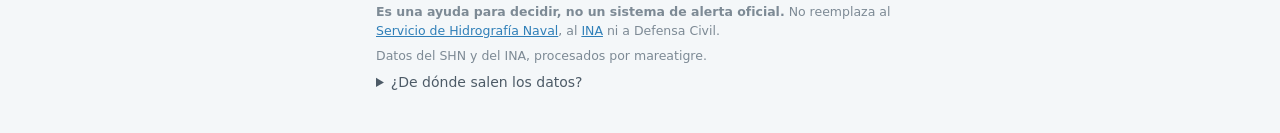
==== commit 62c9e685: "Hoy: muestra lo medido si supera lo que queda previsto" ====
--- a/index.html
+++ b/index.html
@@ -9,7 +9,10 @@
 </head><body><main id="app"></main>
 <script>
 // "eff" = pico previsto + ajuste por río (lo mismo que usa el programa para las probabilidades).
-const max = V.dias.length ? V.dias.reduce((a, d) => d.eff > a.eff ? d : a) : null;
+// (25/11) Un día "cola" (el máximo del modelo cae en la primera hora: el agua viene bajando) no es una pleamar prevista:
+// no cuenta para "lo más alto previsto". Con un estado.js viejo (sin `cola`) todo sigue igual.
+const prev = V.dias.filter(d => !d.cola);
+const max = prev.length ? prev.reduce((a, d) => d.eff > a.eff ? d : a) : null;
 // Sin ningún día de pronóstico y sin nada que avisar: no es "no se esperan mareas altas", es "no sabemos los próximos días".
 const sinPron = !max && V.nivel === "normal";
 const clase = sinPron ? "sin_datos" : V.nivel;
@@ -46,13 +49,34 @@
 // Con 5 días no entran los nombres largos: "Miércoles" pasa a "Mié" (Hoy y Mañana quedan enteros).
 const corto = n => V.dias.length > 4 && n !== "Hoy" && n !== "Mañana" ? n.slice(0, 3) : n;
 
+// (25/11) Tarjeta de "Hoy". El programa solo mira lo que QUEDA del día; después de una pleamar alta eso es la bajante
+// (25/11: "2,05 a las 09:00" con 2,50 m medidos a las 07:45). Si lo medido hoy (`medido_hoy`, servidor v8) supera lo
+// que queda previsto, o si lo que queda es solo la bajante (`cola`), se muestra lo medido. Color por altura medida con
+// los umbrales de siempre (2,50 aviso / 2,90 alerta); por debajo, verde salvo que lo que queda del día marque otra cosa.
+const ORD_N = ["normal", "posible", "aviso", "alerta"];
+const nivelAltura = h => h >= V.umbrales.alerta ? "alerta" : h >= V.umbrales.aviso ? "aviso" : "normal";
+function tarjetaDia(d) {
+  const md = V.medido_hoy, hoy = nomDia(d.fecha) === "Hoy";
+  let alt = m2s(d.eff), hs = `${d.hora} h${d.parcial ? " *" : ""}`, nv = nivelDia(d), rg = V.escalera, cls = "";
+  if (hoy && md && (d.cola || md.altura >= d.eff)) {
+    const nd = d.cola ? "normal" : nivelDia(d), na = nivelAltura(md.altura);
+    alt = m2s(md.altura); hs = `medido ${hhmm(md.hora)}`; rg = false; cls = " medido";
+    nv = ORD_N.indexOf(na) > ORD_N.indexOf(nd) ? na : nd;
+  } else if (d.cola) {
+    alt = "—"; hs = "bajando"; rg = false; nv = "normal";
+  }
+  return `<div class="dia${cls}">
+      <div class="nom">${corto(nomDia(d.fecha))}</div><div class="fec">${ddmm(d.fecha)}</div>
+      <div class="pto" style="background:var(${NIVELES[nv].color})"></div>
+      <div class="alt">${alt}</div>
+      ${rg ? `<div class="rg">${m2s(d.rango[0])}–${m2s(d.rango[1])}</div>` : ""}
+      <div class="hs">${hs}</div></div>`;
+}
+
 function tiraDias() {
-  return `<div class="dias">${V.dias.map(d => `<div class="dia">
-      <div class="nom">${corto(nomDia(d.fecha))}</div><div class="fec">${ddmm(d.fecha)}</div>
-      <div class="pto" style="background:var(${NIVELES[nivelDia(d)].color})"></div>
-      <div class="alt">${m2s(d.eff)}</div>
-      ${V.escalera ? `<div class="rg">${m2s(d.rango[0])}–${m2s(d.rango[1])}</div>` : ""}
-      <div class="hs">${d.hora} h${d.parcial ? " *" : ""}</div></div>`).join("")}</div>
+  const medido = V.dias.some(d => nomDia(d.fecha) === "Hoy" && V.medido_hoy && (d.cola || V.medido_hoy.altura >= d.eff));
+  return `<div class="dias">${V.dias.map(tarjetaDia).join("")}</div>
+    ${medido ? '<p class="chico mut">Hoy: lo más alto que ya se midió en San Fernando (es más que lo que queda previsto).</p>' : ""}
     ${V.escalera ? '<p class="chico mut">Debajo de cada altura: el rango probable.</p>' : ""}
     ${V.dias.some(d => d.parcial) ? '<p class="chico mut">* Día incompleto: el pronóstico no llega a cubrirlo entero.</p>' : ""}`;
 }
@@ -77,7 +101,7 @@
   if (V.nivel === "sin_datos") return `<section class="alerta-caja n-aviso"><h2>No se pudo leer ninguna fuente</h2>
     <p>Que no haya aviso <b>no</b> quiere decir que no haya riesgo. Mirá directamente el SHN y el INA (links al pie).</p></section>`;
   if (V.nivel === "normal") return "";
-  const d = V.dias.filter(x => nivelDia(x) === V.nivel)[0];
+  const d = V.dias.filter(x => !x.cola && nivelDia(x) === V.nivel)[0];
   // Con el agua ya alta, la caja habla de lo MEDIDO (no del pico previsto, que puede haber quedado corto).
   if (!d || V.ocurriendo) return `<section class="alerta-caja n-${V.nivel}"><h2>${nv.ico} ${V.ocurriendo ? "El agua ya está alta" : nv.titulo}</h2>
     ${V.ultima_real ? `<p>Última altura medida en San Fernando: <b>${m2(V.ultima_real.altura)}</b> (${cuando(V.ultima_real.hora)}).</p>` : ""}
--- a/estilo.css
+++ b/estilo.css
@@ -92,3 +92,5 @@
 .alerta-caja p.chances{margin:6px 0 8px}
 .alerta-caja .ch{display:block;font-size:15px}
 .alerta-caja p.chico{font-size:13.5px}
+/* (25/11) Tarjeta de "Hoy" con lo medido: la altura en cursiva para distinguirla de un pronóstico. */
+.dia.medido .alt{font-style:italic}
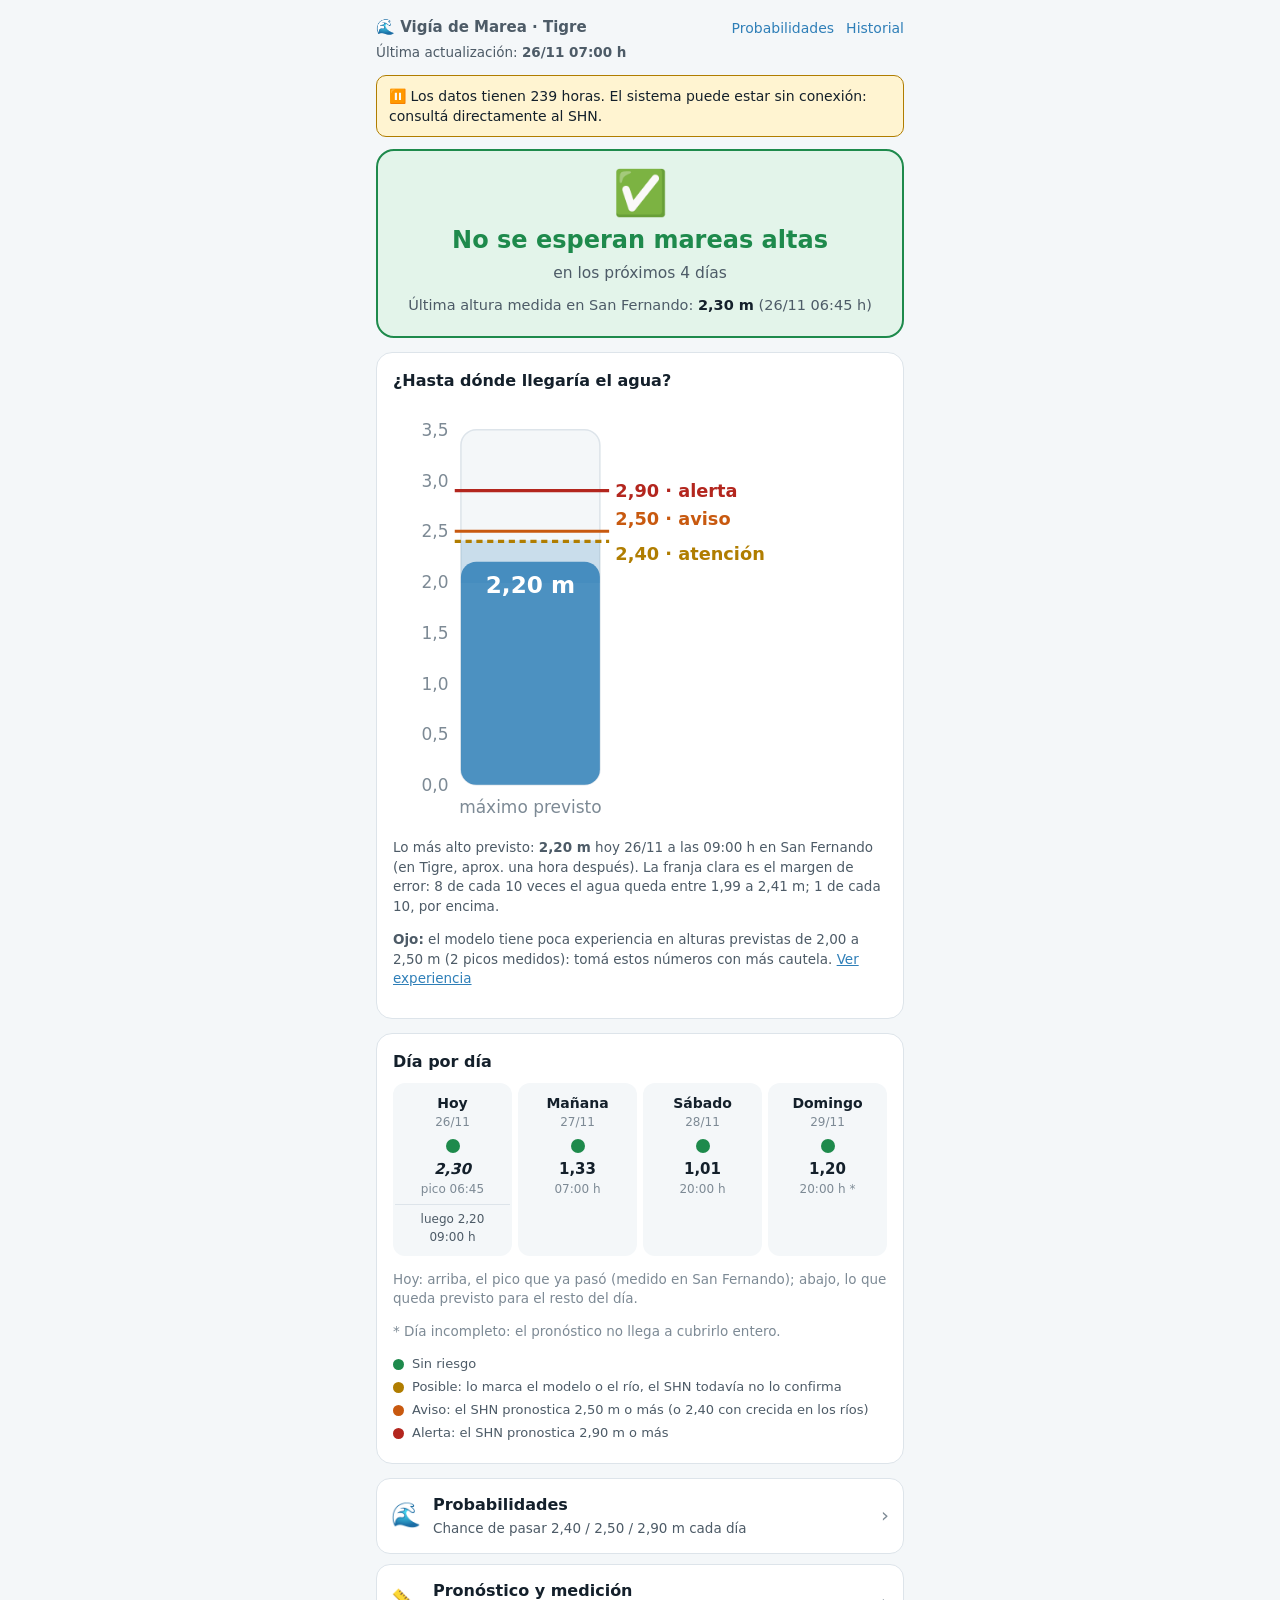
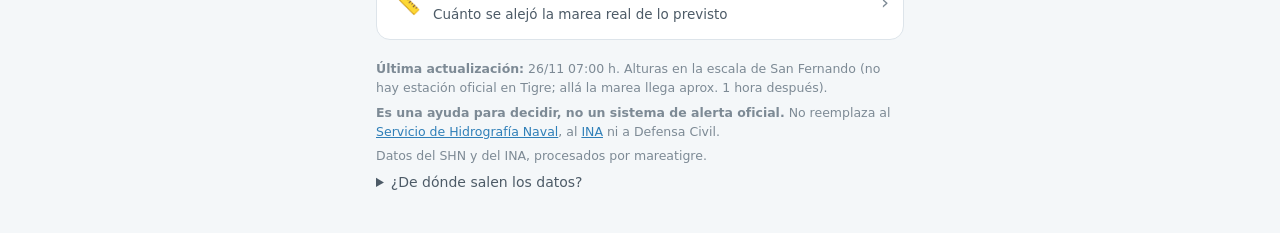
==== commit a54cfa3d: "Hoy: pico ya pasado y lo que queda; 2,40 sin texto, nota del INA abajo" ====
--- a/index.html
+++ b/index.html
@@ -30,12 +30,14 @@
   s += `<rect x="${x0}" y="${y(max.eff)}" width="${ancho}" height="${bot - y(max.eff)}" rx="10" fill="${css('--agua')}" opacity=".85"/>`;
   for (let v = 0; v <= hMax + 1e-9; v += 0.5)
     s += `<text x="${x0 - 8}" y="${y(v) + 4}" text-anchor="end" font-size="11" fill="${css('--mut')}">${v.toFixed(1).replace(".", ",")}</text>`;
-  const marcas = [[V.umbrales.compuesto, "2,40 · atención", "--pos"], [V.umbrales.aviso, "2,50 · aviso", "--avi"], [V.umbrales.alerta, "2,90 · alerta", "--ale"]];
-  marcas.forEach(([v, t, c], i) => {
-    const yy = y(v), ty = yy + (i === 0 ? 12 : i === 1 ? -4 : 4);
-    s += `<line x1="${x0 - 4}" x2="${x0 + ancho + 6}" y1="${yy}" y2="${yy}" stroke="${css(c)}" stroke-width="2" stroke-dasharray="${i ? '' : '4 3'}"/>`;
+  // (26/11, Fernando) La línea de 2,40 queda siempre: es una referencia para el isleño. Sin texto debajo: lo del INA
+  // (por qué 2,40 a veces cuenta como aviso) va como nota chica abajo del gráfico, y solo cuando hay señal.
+  const marcas = [[V.umbrales.compuesto, "2,40 · atención", "--pos", 12],
+                  [V.umbrales.aviso, "2,50 · aviso", "--avi", -4], [V.umbrales.alerta, "2,90 · alerta", "--ale", 4]];
+  marcas.forEach(([v, t, c, dy]) => {
+    const yy = y(v), ty = yy + dy, punteada = v === V.umbrales.compuesto;
+    s += `<line x1="${x0 - 4}" x2="${x0 + ancho + 6}" y1="${yy}" y2="${yy}" stroke="${css(c)}" stroke-width="2" stroke-dasharray="${punteada ? '4 3' : ''}"/>`;
     s += `<text x="${x0 + ancho + 10}" y="${ty}" font-size="11.5" fill="${css(c)}" font-weight="600">${t}</text>`;
-    if (i === 0) s += `<text x="${x0 + ancho + 10}" y="${ty + 13}" font-size="10.5" fill="${css('--mut')}">(si el río viene alto)</text>`;
   });
   // El número va DENTRO de la barra (en blanco), así no lo pisan las líneas de 2,40 / 2,50 / 2,90.
   // Si la barra es muy baja para que entre, va arriba de la franja clara.
@@ -57,10 +59,13 @@
 const nivelAltura = h => h >= V.umbrales.alerta ? "alerta" : h >= V.umbrales.aviso ? "aviso" : "normal";
 function tarjetaDia(d) {
   const md = V.medido_hoy, hoy = nomDia(d.fecha) === "Hoy";
-  let alt = m2s(d.eff), hs = `${d.hora} h${d.parcial ? " *" : ""}`, nv = nivelDia(d), rg = V.escalera, cls = "";
+  let alt = m2s(d.eff), hs = `${d.hora} h${d.parcial ? " *" : ""}`, nv = nivelDia(d), rg = V.escalera, cls = "", luego = "";
   if (hoy && md && (d.cola || md.altura >= d.eff)) {
+    // (26/11, pedido de Fernando) Arriba, grande, el pico que YA PASÓ (medido); abajo, chico, lo que queda del día
+    // (si lo que queda es solo la bajante, no se muestra). El color, el peor de los dos.
     const nd = d.cola ? "normal" : nivelDia(d), na = nivelAltura(md.altura);
-    alt = m2s(md.altura); hs = `medido ${hhmm(md.hora)}`; rg = false; cls = " medido";
+    alt = m2s(md.altura); hs = `pico ${hhmm(md.hora)}`; rg = false; cls = " medido";
+    if (!d.cola) luego = `<div class="luego">luego ${m2s(d.eff)}<br>${d.hora} h</div>`;
     nv = ORD_N.indexOf(na) > ORD_N.indexOf(nd) ? na : nd;
   } else if (d.cola) {
     alt = "—"; hs = "bajando"; rg = false; nv = "normal";
@@ -70,13 +75,13 @@
       <div class="pto" style="background:var(${NIVELES[nv].color})"></div>
       <div class="alt">${alt}</div>
       ${rg ? `<div class="rg">${m2s(d.rango[0])}–${m2s(d.rango[1])}</div>` : ""}
-      <div class="hs">${hs}</div></div>`;
+      <div class="hs">${hs}</div>${luego}</div>`;
 }
 
 function tiraDias() {
   const medido = V.dias.some(d => nomDia(d.fecha) === "Hoy" && V.medido_hoy && (d.cola || V.medido_hoy.altura >= d.eff));
   return `<div class="dias">${V.dias.map(tarjetaDia).join("")}</div>
-    ${medido ? '<p class="chico mut">Hoy: lo más alto que ya se midió en San Fernando (es más que lo que queda previsto).</p>' : ""}
+    ${medido ? '<p class="chico mut">Hoy: arriba, el pico que ya pasó (medido en San Fernando); abajo, lo que queda previsto para el resto del día.</p>' : ""}
     ${V.escalera ? '<p class="chico mut">Debajo de cada altura: el rango probable.</p>' : ""}
     ${V.dias.some(d => d.parcial) ? '<p class="chico mut">* Día incompleto: el pronóstico no llega a cubrirlo entero.</p>' : ""}`;
 }
@@ -156,6 +161,7 @@
         alturas previstas de ${nomFranja(f)} (${f.picos === 0 ? "ningún pico medido" : f.picos + " pico" + (f.picos > 1 ? "s" : "") + " medido" + (f.picos > 1 ? "s" : "")}):
         tomá estos números con más cautela. <a href="${enl('resultados.html')}">Ver experiencia</a></p>` : ""; })()}
       ${V.sube_al_final ? '<p class="chico"><b>Ojo:</b> la curva del modelo sigue subiendo al final de los 4 días; el pico puede ser mayor.</p>' : ""}
+      ${V.senal_ina ? '<p class="chico mut">Los ríos vienen crecidos (dato del INA): por eso desde 2,40 m ya se considera aviso.</p>' : ""}
   </section>
   <section class="card"><h2>Día por día</h2>${tiraDias()}${leyenda()}</section>`}
   <section class="botones">
--- a/estilo.css
+++ b/estilo.css
@@ -94,3 +94,5 @@
 .alerta-caja p.chico{font-size:13.5px}
 /* (25/11) Tarjeta de "Hoy" con lo medido: la altura en cursiva para distinguirla de un pronóstico. */
 .dia.medido .alt{font-style:italic}
+/* (26/11) Tarjeta de Hoy: lo que queda del día, debajo del pico ya medido. */
+.dia .luego{font-size:12px;color:var(--ink2);margin-top:6px;padding-top:6px;border-top:1px solid var(--line)}
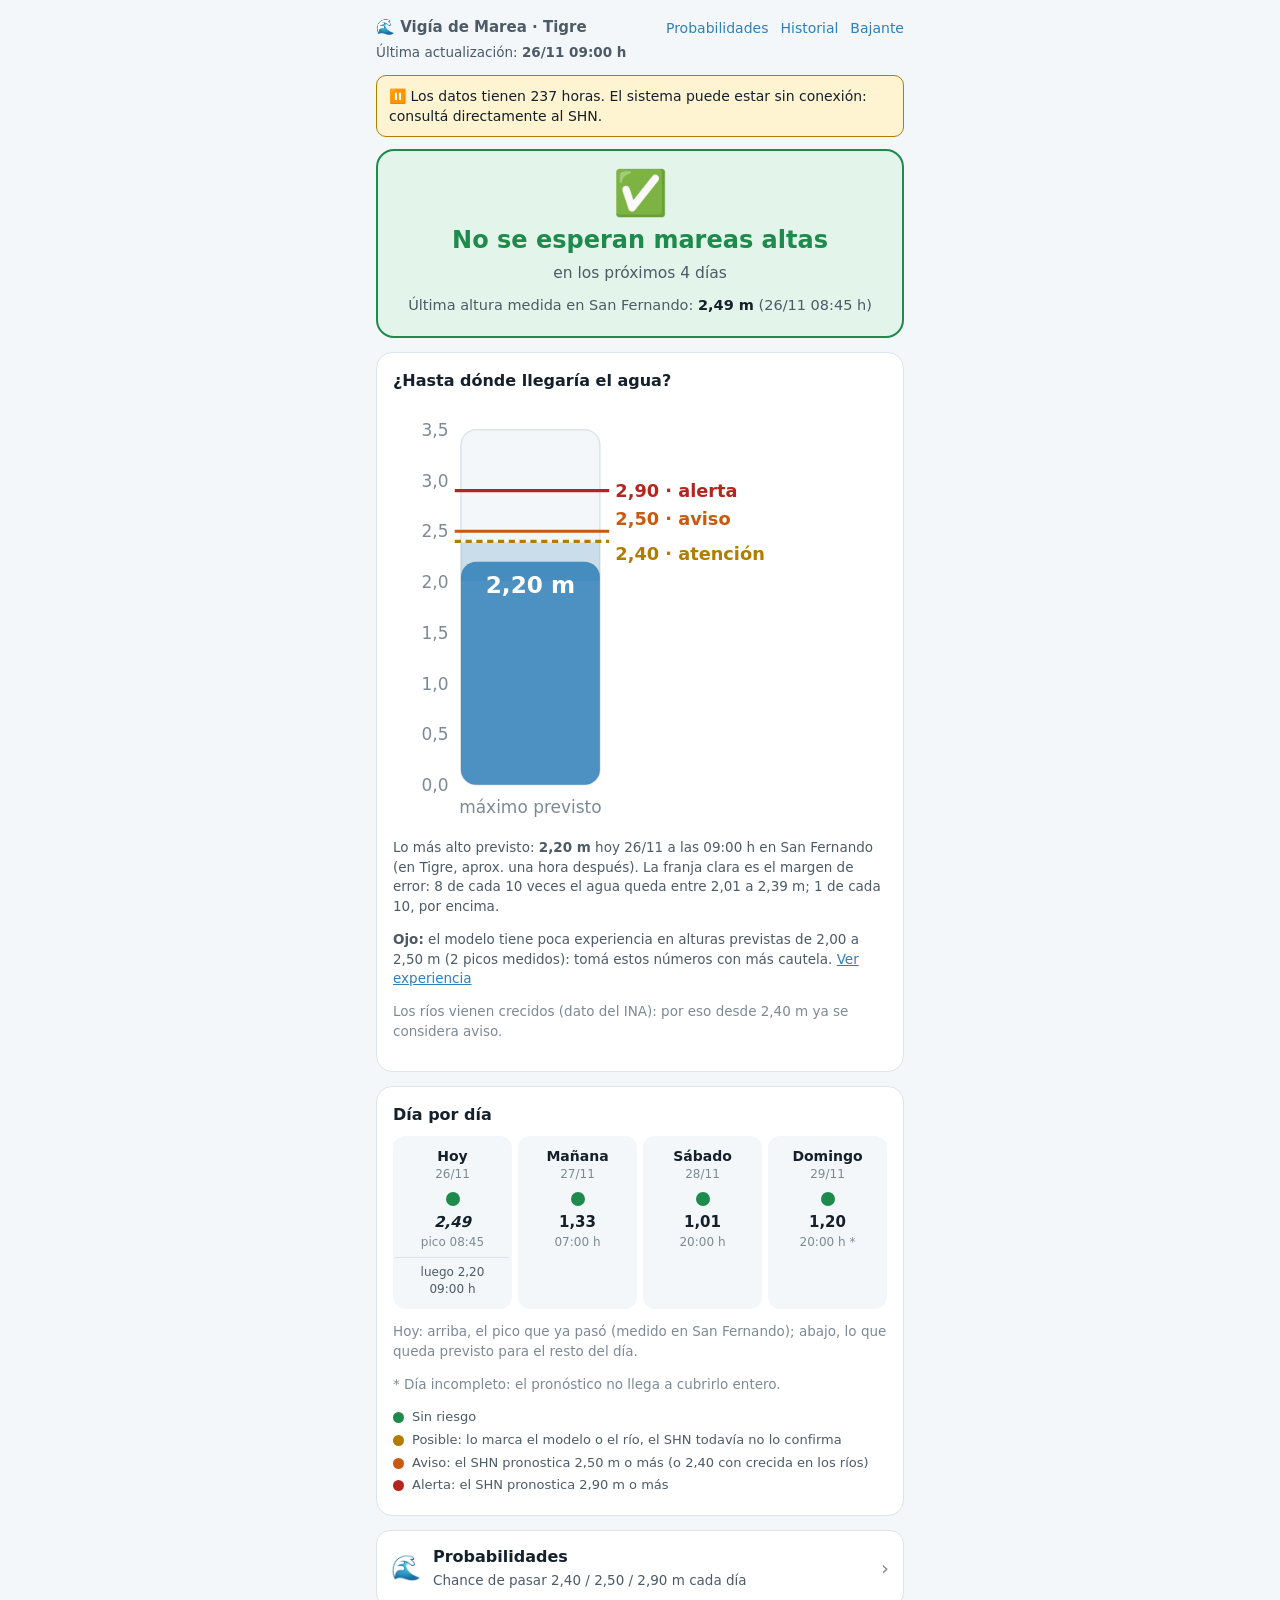
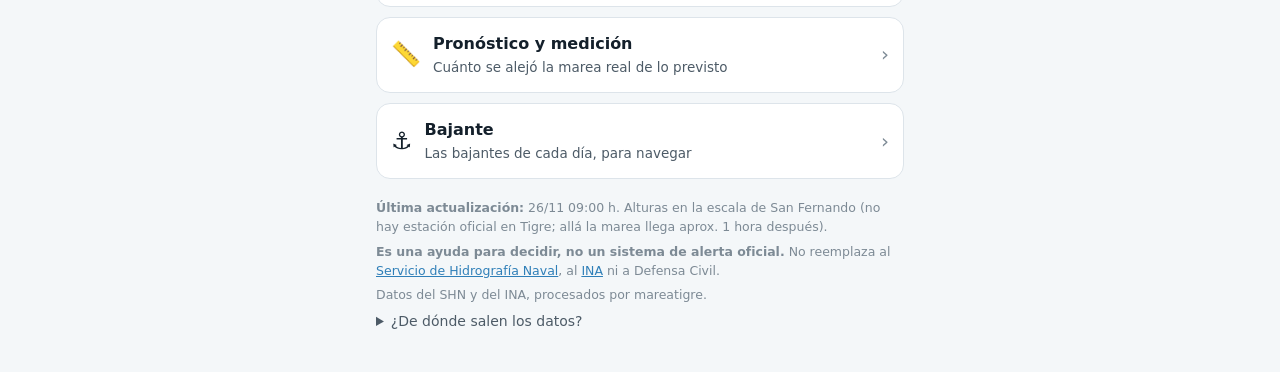
==== commit 79f2f9ac: "v11 bajante" ====
--- a/index.html
+++ b/index.html
@@ -169,6 +169,8 @@
       <span><b>Probabilidades</b><span class="d">${V.escalera ? "Chance de pasar cada altura, alrededor del pico" : "Chance de pasar 2,40 / 2,50 / 2,90 m cada día"}</span></span><span class="fl">›</span></a>
     <a class="boton" href="${enl('resultados.html')}"><span class="ico">📏</span>
       <span><b>Pronóstico y medición</b><span class="d">Cuánto se alejó la marea real de lo previsto</span></span><span class="fl">›</span></a>
+    <a class="boton" href="${enl('bajante.html')}"><span class="ico">⚓</span>
+      <span><b>Bajante</b><span class="d">Las bajantes de cada día, para navegar</span></span><span class="fl">›</span></a>
   </section>` + pie();
 </script>
 <script data-goatcounter="https://mareatigre.goatcounter.com/count" async src="//gc.zgo.at/count.js"></script>
